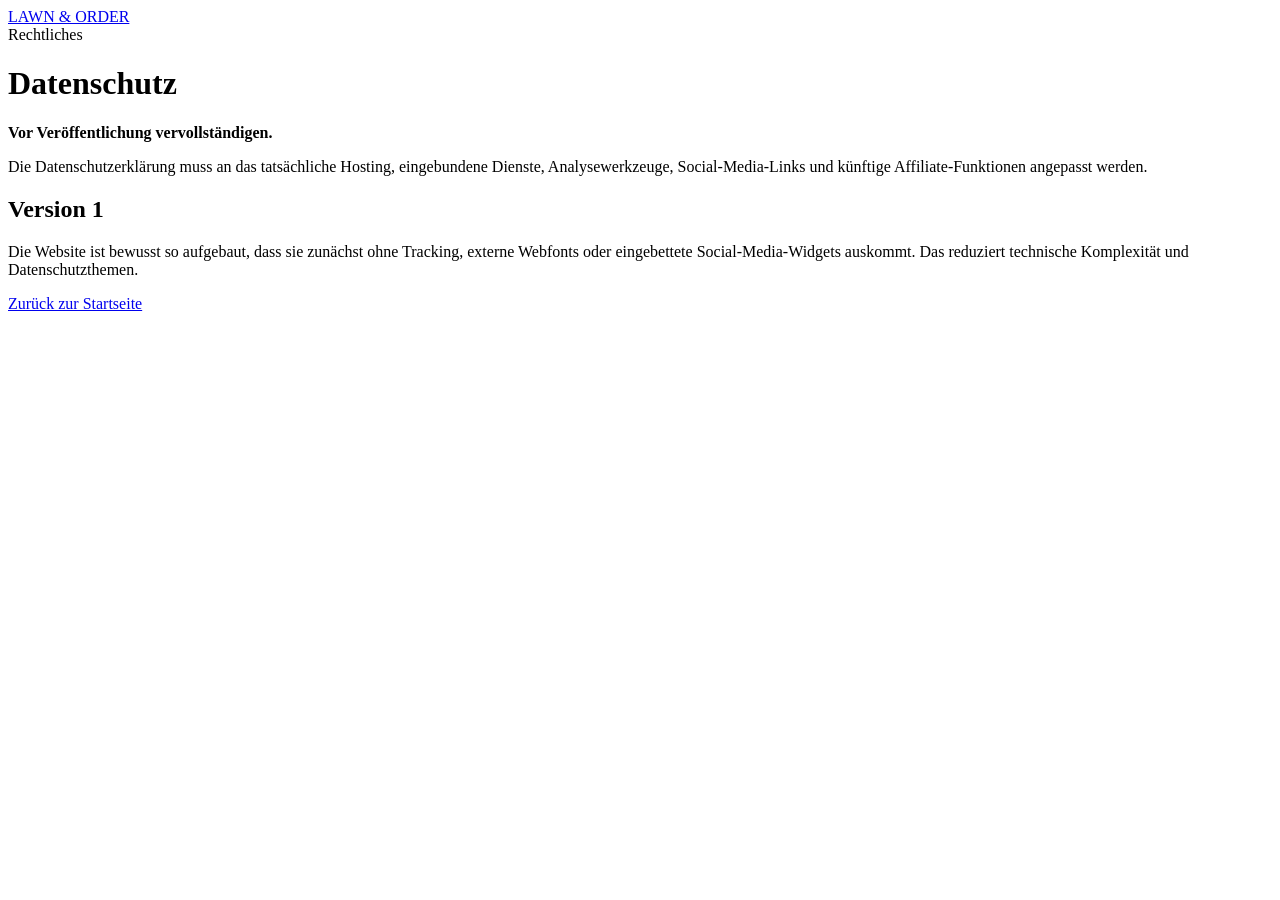
==== datenschutz.html @ 22b96a52 "Add files via upload" ====
<!doctype html>
<html lang="de">
<head>
<meta charset="utf-8"><meta name="viewport" content="width=device-width,initial-scale=1">
<title>Datenschutz | Lawn & Order</title><link rel="stylesheet" href="assets/style.css">
</head>
<body>
<header><div class="wrap nav"><a class="brand" href="index.html"><img src="assets/lawn-order-profile.png" alt=""><span>LAWN & ORDER</span></a></div></header>
<main class="legal"><div class="wrap">
<div class="kicker">Rechtliches</div><h1>Datenschutz</h1>
<div class="placeholder">
<strong>Vor Veröffentlichung vervollständigen.</strong>
<p>Die Datenschutzerklärung muss an das tatsächliche Hosting, eingebundene Dienste, Analysewerkzeuge, Social-Media-Links und künftige Affiliate-Funktionen angepasst werden.</p>
</div>
<h2>Version 1</h2>
<p>Die Website ist bewusst so aufgebaut, dass sie zunächst ohne Tracking, externe Webfonts oder eingebettete Social-Media-Widgets auskommt. Das reduziert technische Komplexität und Datenschutzthemen.</p>
<p><a class="btn" href="index.html">Zurück zur Startseite</a></p>
</div></main>
</body></html>
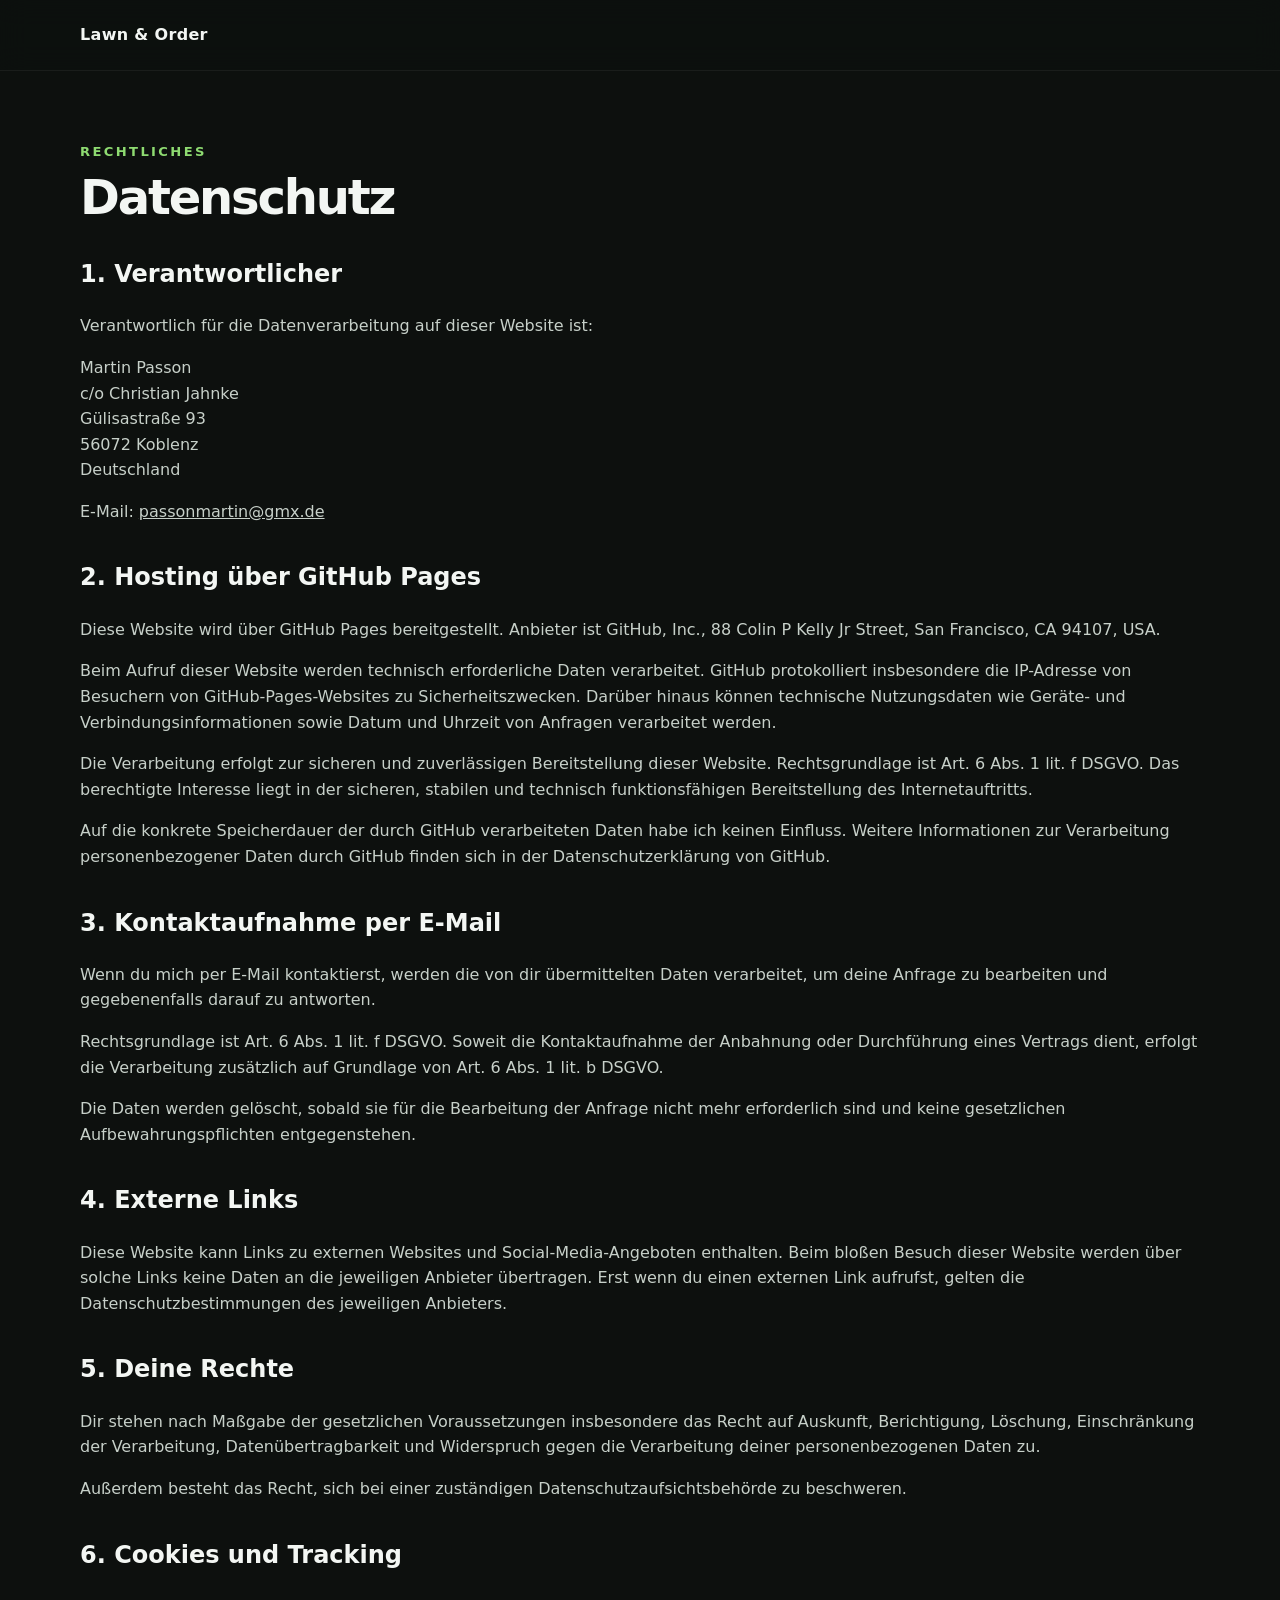
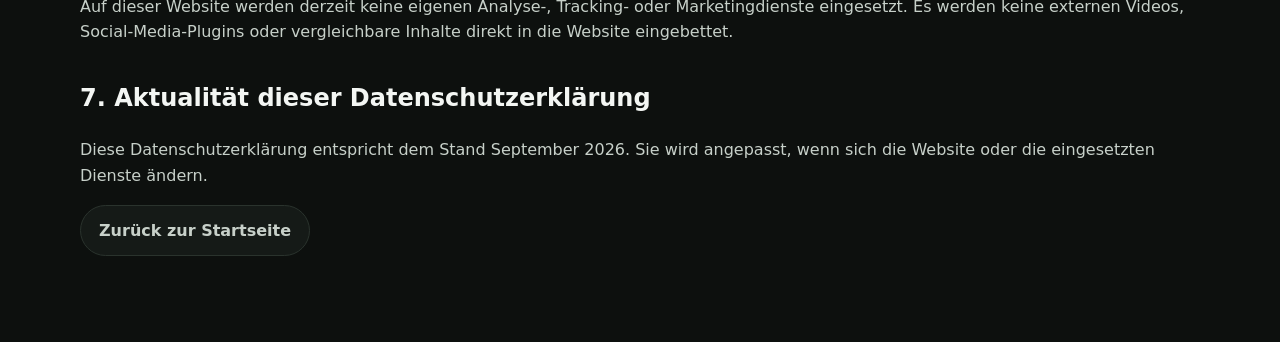
==== commit 3f94a488: "Update datenschutz.html" ====
--- a/datenschutz.html
+++ b/datenschutz.html
@@ -1,19 +1,135 @@
 <!doctype html>
 <html lang="de">
 <head>
-<meta charset="utf-8"><meta name="viewport" content="width=device-width,initial-scale=1">
-<title>Datenschutz | Lawn & Order</title><link rel="stylesheet" href="assets/style.css">
+  <meta charset="utf-8">
+  <meta name="viewport" content="width=device-width, initial-scale=1">
+  <title>Datenschutz | Lawn & Order</title>
+  <link rel="stylesheet" href="assets/style.css">
 </head>
+
 <body>
-<header><div class="wrap nav"><a class="brand" href="index.html"><img src="assets/lawn-order-profile.png" alt=""><span>LAWN & ORDER</span></a></div></header>
-<main class="legal"><div class="wrap">
-<div class="kicker">Rechtliches</div><h1>Datenschutz</h1>
-<div class="placeholder">
-<strong>Vor Veröffentlichung vervollständigen.</strong>
-<p>Die Datenschutzerklärung muss an das tatsächliche Hosting, eingebundene Dienste, Analysewerkzeuge, Social-Media-Links und künftige Affiliate-Funktionen angepasst werden.</p>
-</div>
-<h2>Version 1</h2>
-<p>Die Website ist bewusst so aufgebaut, dass sie zunächst ohne Tracking, externe Webfonts oder eingebettete Social-Media-Widgets auskommt. Das reduziert technische Komplexität und Datenschutzthemen.</p>
-<p><a class="btn" href="index.html">Zurück zur Startseite</a></p>
-</div></main>
-</body></html>
+  <header>
+    <div class="wrap nav">
+      <a class="brand" href="index.html">Lawn & Order</a>
+    </div>
+  </header>
+
+  <main class="legal">
+    <div class="wrap">
+      <div class="kicker">Rechtliches</div>
+      <h1>Datenschutz</h1>
+
+      <h2>1. Verantwortlicher</h2>
+      <p>
+        Verantwortlich für die Datenverarbeitung auf dieser Website ist:
+      </p>
+
+      <p>
+        Martin Passon<br>
+        c/o Christian Jahnke<br>
+        Gülisastraße 93<br>
+        56072 Koblenz<br>
+        Deutschland
+      </p>
+
+      <p>
+        E-Mail:
+        <a href="mailto:passonmartin@gmx.de">passonmartin@gmx.de</a>
+      </p>
+
+      <h2>2. Hosting über GitHub Pages</h2>
+      <p>
+        Diese Website wird über GitHub Pages bereitgestellt.
+        Anbieter ist GitHub, Inc., 88 Colin P Kelly Jr Street,
+        San Francisco, CA 94107, USA.
+      </p>
+
+      <p>
+        Beim Aufruf dieser Website werden technisch erforderliche Daten
+        verarbeitet. GitHub protokolliert insbesondere die IP-Adresse
+        von Besuchern von GitHub-Pages-Websites zu Sicherheitszwecken.
+        Darüber hinaus können technische Nutzungsdaten wie Geräte- und
+        Verbindungsinformationen sowie Datum und Uhrzeit von Anfragen
+        verarbeitet werden.
+      </p>
+
+      <p>
+        Die Verarbeitung erfolgt zur sicheren und zuverlässigen
+        Bereitstellung dieser Website. Rechtsgrundlage ist Art. 6 Abs. 1
+        lit. f DSGVO. Das berechtigte Interesse liegt in der sicheren,
+        stabilen und technisch funktionsfähigen Bereitstellung des
+        Internetauftritts.
+      </p>
+
+      <p>
+        Auf die konkrete Speicherdauer der durch GitHub verarbeiteten
+        Daten habe ich keinen Einfluss. Weitere Informationen zur
+        Verarbeitung personenbezogener Daten durch GitHub finden sich
+        in der Datenschutzerklärung von GitHub.
+      </p>
+
+      <h2>3. Kontaktaufnahme per E-Mail</h2>
+      <p>
+        Wenn du mich per E-Mail kontaktierst, werden die von dir
+        übermittelten Daten verarbeitet, um deine Anfrage zu bearbeiten
+        und gegebenenfalls darauf zu antworten.
+      </p>
+
+      <p>
+        Rechtsgrundlage ist Art. 6 Abs. 1 lit. f DSGVO. Soweit die
+        Kontaktaufnahme der Anbahnung oder Durchführung eines Vertrags
+        dient, erfolgt die Verarbeitung zusätzlich auf Grundlage von
+        Art. 6 Abs. 1 lit. b DSGVO.
+      </p>
+
+      <p>
+        Die Daten werden gelöscht, sobald sie für die Bearbeitung der
+        Anfrage nicht mehr erforderlich sind und keine gesetzlichen
+        Aufbewahrungspflichten entgegenstehen.
+      </p>
+
+      <h2>4. Externe Links</h2>
+      <p>
+        Diese Website kann Links zu externen Websites und
+        Social-Media-Angeboten enthalten. Beim bloßen Besuch dieser
+        Website werden über solche Links keine Daten an die jeweiligen
+        Anbieter übertragen. Erst wenn du einen externen Link aufrufst,
+        gelten die Datenschutzbestimmungen des jeweiligen Anbieters.
+      </p>
+
+      <h2>5. Deine Rechte</h2>
+      <p>
+        Dir stehen nach Maßgabe der gesetzlichen Voraussetzungen
+        insbesondere das Recht auf Auskunft, Berichtigung, Löschung,
+        Einschränkung der Verarbeitung, Datenübertragbarkeit und
+        Widerspruch gegen die Verarbeitung deiner personenbezogenen
+        Daten zu.
+      </p>
+
+      <p>
+        Außerdem besteht das Recht, sich bei einer zuständigen
+        Datenschutzaufsichtsbehörde zu beschweren.
+      </p>
+
+      <h2>6. Cookies und Tracking</h2>
+      <p>
+        Auf dieser Website werden derzeit keine eigenen Analyse-,
+        Tracking- oder Marketingdienste eingesetzt. Es werden keine
+        externen Videos, Social-Media-Plugins oder vergleichbare Inhalte
+        direkt in die Website eingebettet.
+      </p>
+
+      <h2>7. Aktualität dieser Datenschutzerklärung</h2>
+      <p>
+        Diese Datenschutzerklärung entspricht dem Stand September 2026.
+        Sie wird angepasst, wenn sich die Website oder die eingesetzten
+        Dienste ändern.
+      </p>
+
+      <p>
+        <a class="btn" href="index.html">Zurück zur Startseite</a>
+      </p>
+    </div>
+  </main>
+</body>
+</html>
--- a/assets/style.css
+++ b/assets/style.css
@@ -0,0 +1,134 @@
+
+:root{
+  --bg:#0d100e;
+  --surface:#151a17;
+  --surface-2:#1b221e;
+  --text:#f3f6f3;
+  --muted:#a9b4ac;
+  --green:#5fbd58;
+  --green-2:#8edb71;
+  --line:#2a332d;
+  --max:1120px;
+}
+*{box-sizing:border-box}
+html{scroll-behavior:smooth}
+body{
+  margin:0;
+  font-family:Inter,ui-sans-serif,system-ui,-apple-system,BlinkMacSystemFont,"Segoe UI",sans-serif;
+  background:var(--bg);
+  color:var(--text);
+  line-height:1.6;
+}
+a{color:inherit}
+.wrap{width:min(var(--max),calc(100% - 36px));margin:0 auto}
+header{
+  position:sticky;top:0;z-index:20;
+  backdrop-filter:blur(14px);
+  background:rgba(13,16,14,.88);
+  border-bottom:1px solid rgba(255,255,255,.06);
+}
+.nav{display:flex;align-items:center;justify-content:space-between;min-height:70px;gap:18px}
+.brand{display:flex;align-items:center;gap:12px;text-decoration:none;font-weight:800;letter-spacing:.02em}
+.brand img{width:44px;height:44px;border-radius:50%;object-fit:cover;border:1px solid var(--line)}
+nav{display:flex;gap:22px;align-items:center}
+nav a{text-decoration:none;color:var(--muted);font-size:.95rem}
+nav a:hover{color:var(--text)}
+.menu-btn{display:none;background:none;border:1px solid var(--line);color:var(--text);padding:8px 11px;border-radius:10px}
+
+.hero{padding:76px 0 56px}
+.hero-grid{display:grid;grid-template-columns:1.25fr .75fr;gap:50px;align-items:center}
+.kicker{font-size:.82rem;text-transform:uppercase;letter-spacing:.18em;color:var(--green-2);font-weight:800}
+h1{font-size:clamp(2.7rem,7vw,5.7rem);line-height:.98;margin:12px 0 22px;letter-spacing:-.045em}
+.lead{font-size:clamp(1.05rem,2vw,1.28rem);color:#ced7d0;max-width:720px}
+.actions{display:flex;flex-wrap:wrap;gap:12px;margin-top:30px}
+.btn{
+  display:inline-flex;align-items:center;justify-content:center;
+  border-radius:999px;padding:12px 18px;font-weight:750;text-decoration:none;
+  border:1px solid var(--line);background:var(--surface);transition:.2s ease;
+}
+.btn:hover{transform:translateY(-1px);border-color:#465248}
+.btn.primary{background:var(--green);color:#071008;border-color:var(--green)}
+.hero-logo{display:flex;justify-content:center}
+.hero-logo img{
+  width:min(360px,90vw);aspect-ratio:1;border-radius:50%;object-fit:cover;
+  box-shadow:0 30px 80px rgba(0,0,0,.35);
+}
+.stats{
+  display:grid;grid-template-columns:repeat(3,1fr);gap:12px;margin-top:34px;max-width:720px
+}
+.stat{padding:16px;border:1px solid var(--line);background:var(--surface);border-radius:18px}
+.stat strong{display:block;font-size:1.22rem}
+.stat span{font-size:.86rem;color:var(--muted)}
+
+section{padding:64px 0}
+.section-head{display:flex;justify-content:space-between;gap:30px;align-items:end;margin-bottom:28px}
+.section-head h2{font-size:clamp(2rem,4vw,3.2rem);margin:0;letter-spacing:-.03em}
+.section-head p{max-width:650px;color:var(--muted);margin:0}
+
+.grid{display:grid;grid-template-columns:repeat(3,1fr);gap:18px}
+.card{
+  background:linear-gradient(180deg,var(--surface-2),var(--surface));
+  border:1px solid var(--line);border-radius:22px;padding:24px;
+}
+.product .tag{
+  display:inline-flex;padding:5px 10px;border-radius:999px;background:rgba(95,189,88,.12);
+  color:var(--green-2);font-size:.78rem;font-weight:800;letter-spacing:.03em
+}
+.product h3{font-size:1.24rem;margin:14px 0 8px}
+.product p{color:var(--muted);min-height:76px}
+.product .meta{font-size:.86rem;color:#c6d0c8;border-top:1px solid var(--line);padding-top:14px;margin-top:18px}
+.product .btn{width:100%;margin-top:14px}
+.product .btn.disabled{opacity:.55;cursor:not-allowed;pointer-events:none}
+
+.knowledge{display:grid;grid-template-columns:repeat(4,1fr);gap:14px}
+.topic{padding:22px;border:1px solid var(--line);border-radius:18px;background:var(--surface)}
+.topic b{display:block;margin-bottom:6px}
+.topic span{color:var(--muted);font-size:.9rem}
+
+.split{display:grid;grid-template-columns:1fr 1fr;gap:26px}
+.copy-box{padding:30px;border:1px solid var(--line);border-radius:24px;background:var(--surface)}
+.copy-box h3{margin-top:0;font-size:1.5rem}
+.copy-box p{color:#c7d0c9}
+.checks{display:grid;gap:10px;margin-top:18px}
+.check{display:flex;gap:10px;color:#dbe2dc}
+.check i{font-style:normal;color:var(--green-2);font-weight:900}
+
+.socials{display:flex;gap:12px;flex-wrap:wrap;margin-top:18px}
+.social-link{
+  display:inline-flex;gap:8px;align-items:center;text-decoration:none;
+  border:1px solid var(--line);border-radius:999px;padding:9px 14px;color:#dfe5e0
+}
+.social-link small{color:var(--muted)}
+
+.note{
+  margin-top:22px;padding:15px 17px;border-radius:14px;
+  border:1px solid #3b493f;background:#121813;color:#cdd7cf;font-size:.9rem
+}
+footer{padding:35px 0 50px;border-top:1px solid var(--line);color:var(--muted)}
+.footer-grid{display:flex;justify-content:space-between;gap:20px;flex-wrap:wrap}
+.footer-links{display:flex;gap:18px;flex-wrap:wrap}
+.footer-links a{text-decoration:none}
+
+.legal{padding:70px 0}
+.legal h1{font-size:3rem}
+.legal h2{margin-top:34px}
+.legal p,.legal li{color:#c7d0c9}
+.placeholder{border:1px dashed #69766c;padding:16px;border-radius:12px;background:#111512}
+
+@media(max-width:860px){
+  nav{display:none;position:absolute;left:18px;right:18px;top:68px;flex-direction:column;align-items:stretch;background:#111512;padding:18px;border:1px solid var(--line);border-radius:18px}
+  nav.open{display:flex}
+  .menu-btn{display:block}
+  .hero-grid,.split{grid-template-columns:1fr}
+  .hero-logo{order:-1}
+  .hero-logo img{width:230px}
+  .grid{grid-template-columns:1fr 1fr}
+  .knowledge{grid-template-columns:1fr 1fr}
+}
+@media(max-width:580px){
+  .grid,.knowledge,.stats{grid-template-columns:1fr}
+  .hero{padding-top:42px}
+  .wrap{width:min(var(--max),calc(100% - 26px))}
+  .section-head{display:block}
+  .section-head p{margin-top:10px}
+}
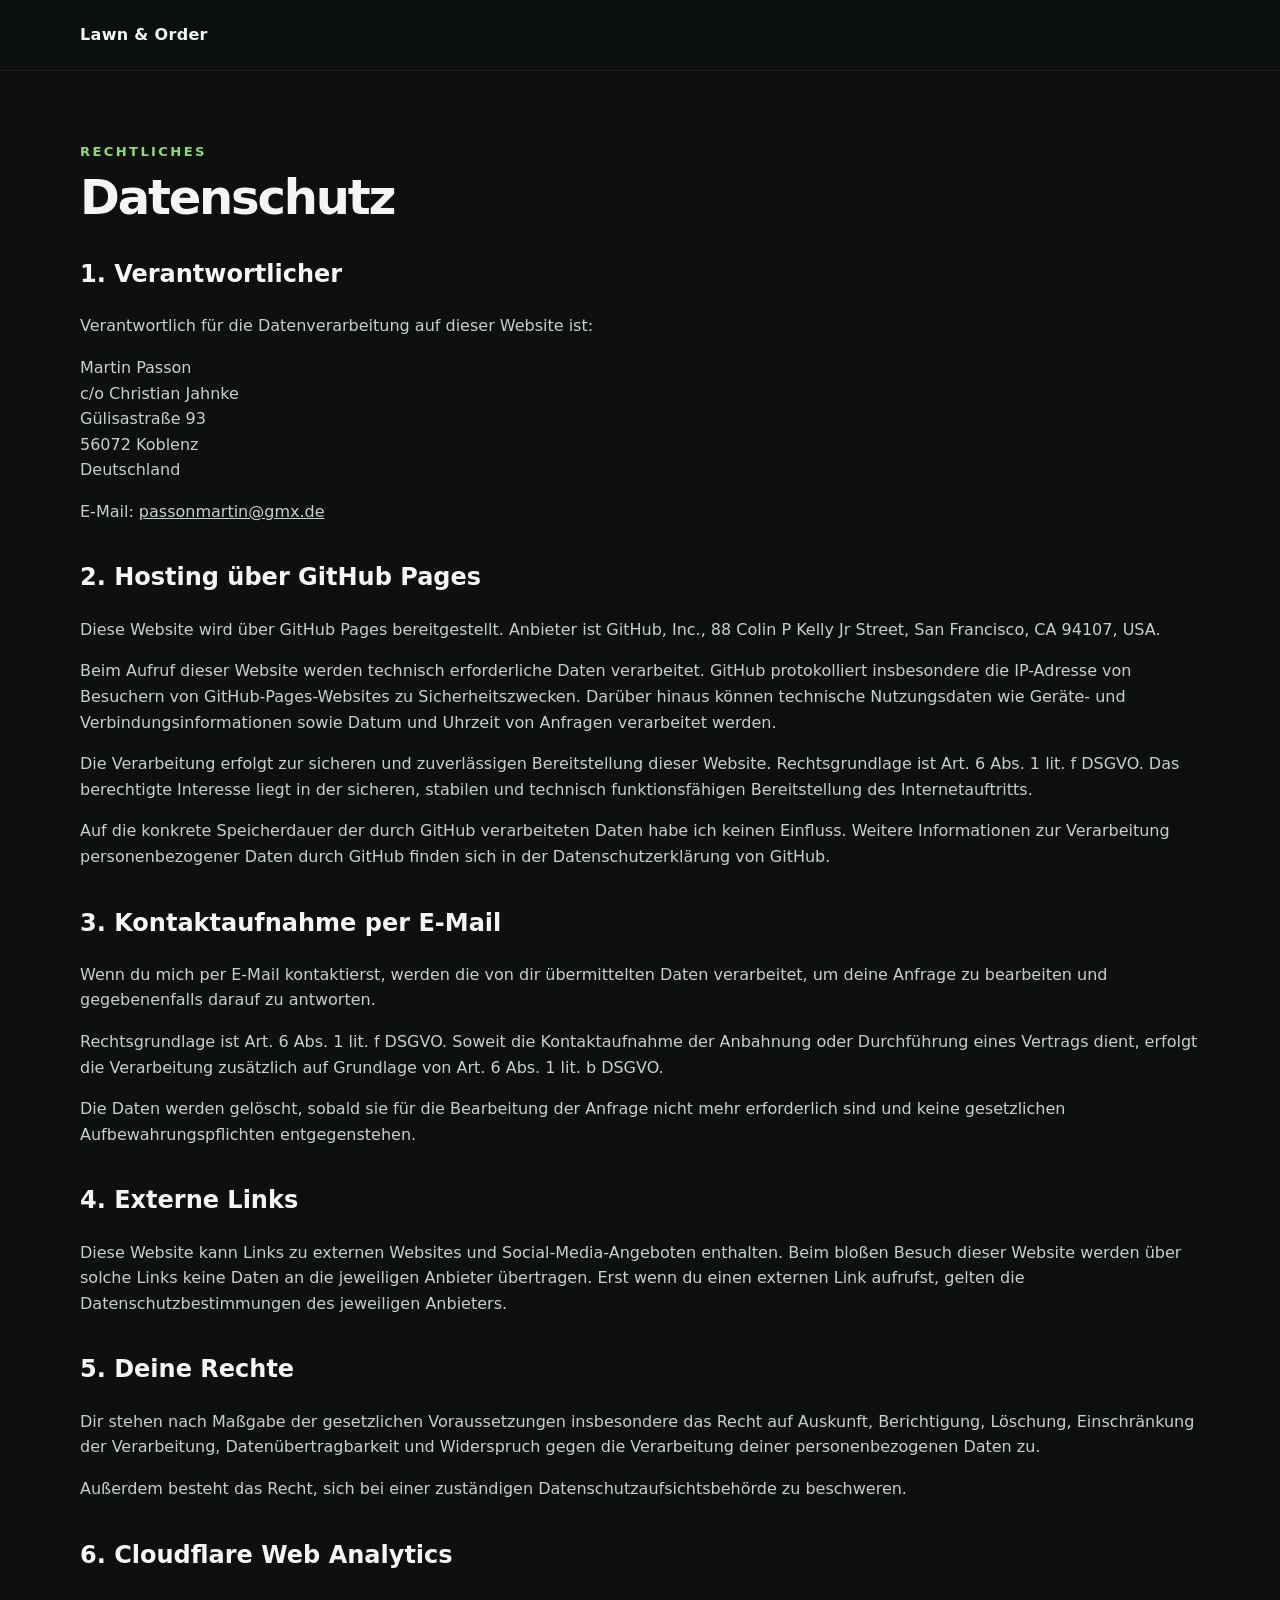
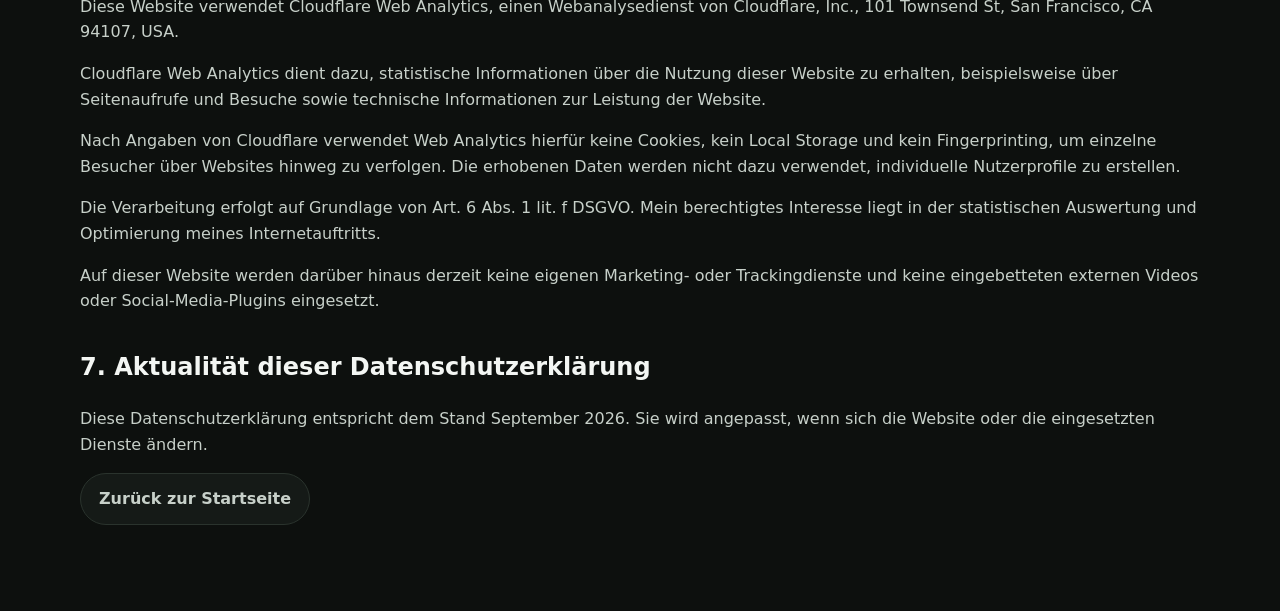
==== commit c90524e1: "Update datenschutz.html" ====
--- a/datenschutz.html
+++ b/datenschutz.html
@@ -111,13 +111,38 @@
         Datenschutzaufsichtsbehörde zu beschweren.
       </p>
 
-      <h2>6. Cookies und Tracking</h2>
-      <p>
-        Auf dieser Website werden derzeit keine eigenen Analyse-,
-        Tracking- oder Marketingdienste eingesetzt. Es werden keine
-        externen Videos, Social-Media-Plugins oder vergleichbare Inhalte
-        direkt in die Website eingebettet.
-      </p>
+      <h2>6. Cloudflare Web Analytics</h2>
+<p>
+  Diese Website verwendet Cloudflare Web Analytics, einen
+  Webanalysedienst von Cloudflare, Inc., 101 Townsend St,
+  San Francisco, CA 94107, USA.
+</p>
+
+<p>
+  Cloudflare Web Analytics dient dazu, statistische Informationen
+  über die Nutzung dieser Website zu erhalten, beispielsweise über
+  Seitenaufrufe und Besuche sowie technische Informationen zur
+  Leistung der Website.
+</p>
+
+<p>
+  Nach Angaben von Cloudflare verwendet Web Analytics hierfür keine
+  Cookies, kein Local Storage und kein Fingerprinting, um einzelne
+  Besucher über Websites hinweg zu verfolgen. Die erhobenen Daten
+  werden nicht dazu verwendet, individuelle Nutzerprofile zu erstellen.
+</p>
+
+<p>
+  Die Verarbeitung erfolgt auf Grundlage von Art. 6 Abs. 1 lit. f
+  DSGVO. Mein berechtigtes Interesse liegt in der statistischen
+  Auswertung und Optimierung meines Internetauftritts.
+</p>
+
+<p>
+  Auf dieser Website werden darüber hinaus derzeit keine eigenen
+  Marketing- oder Trackingdienste und keine eingebetteten externen
+  Videos oder Social-Media-Plugins eingesetzt.
+</p>
 
       <h2>7. Aktualität dieser Datenschutzerklärung</h2>
       <p>
